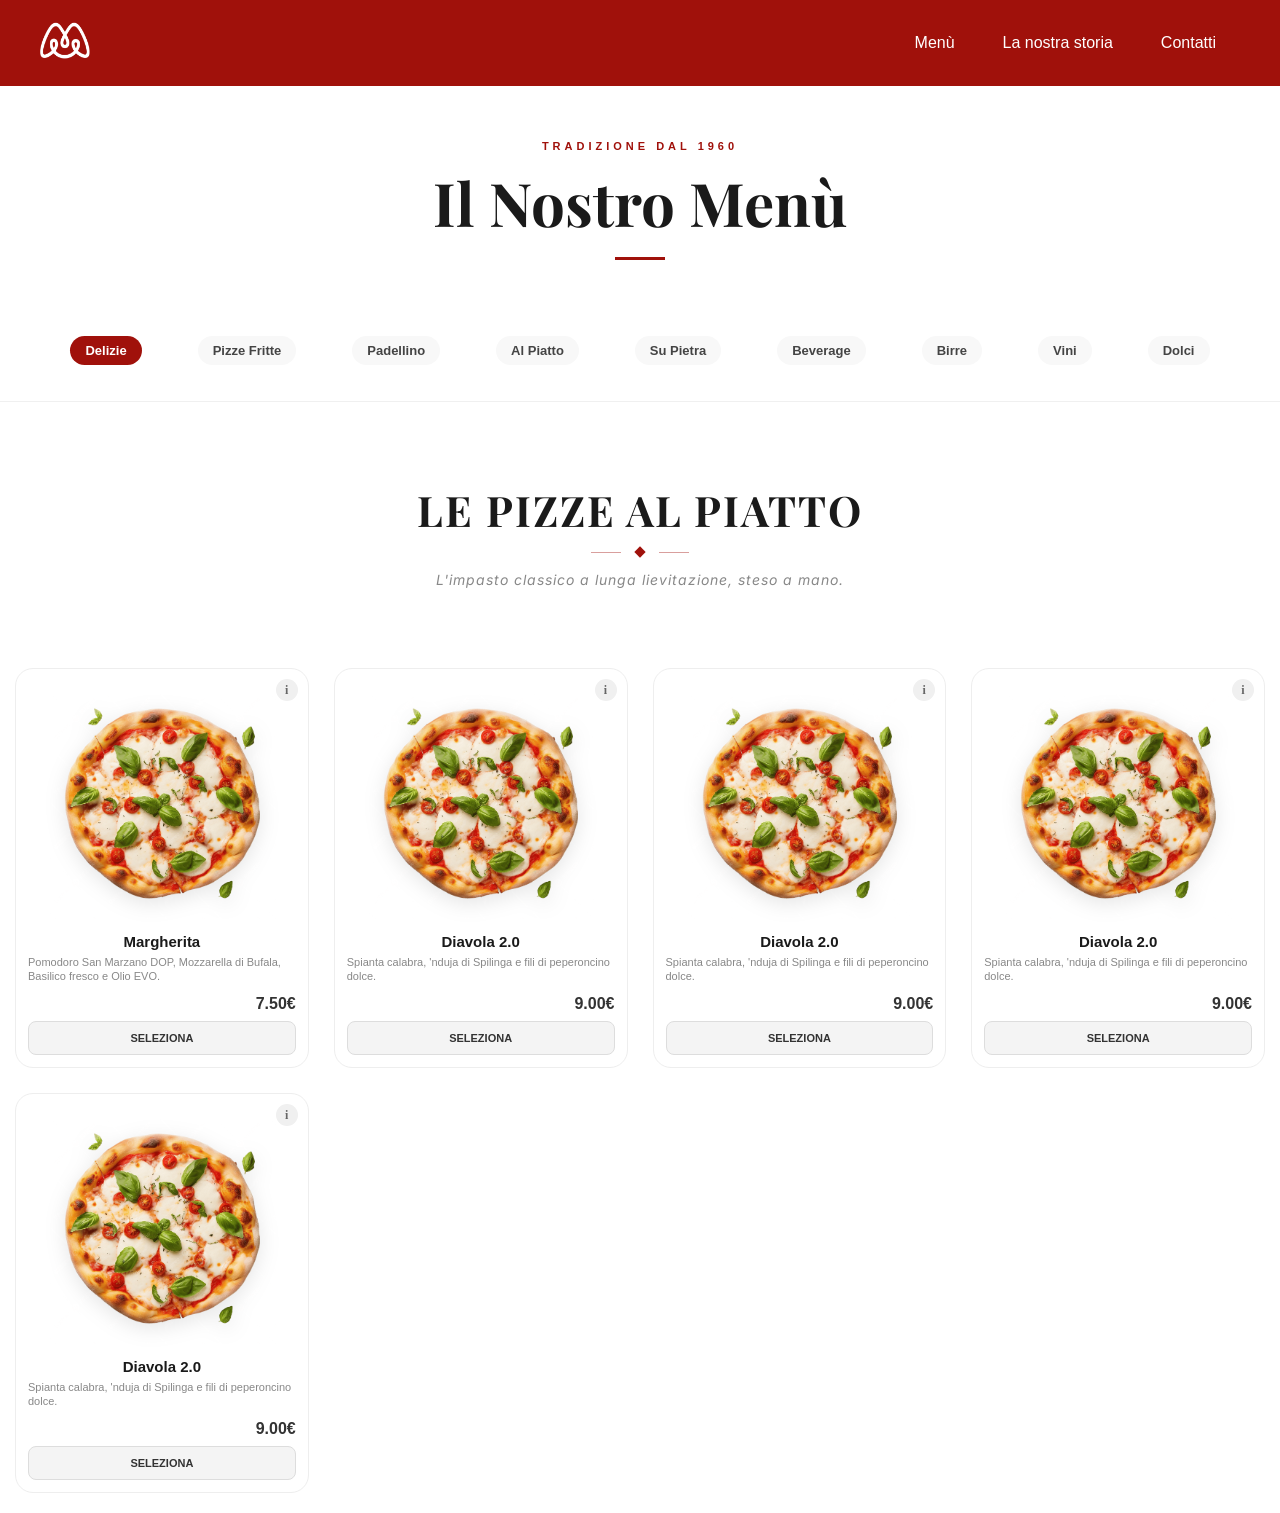
==== html/menu.html @ 199683d1 "Add files via upload" ====
<!DOCTYPE html>
<html lang="it">
<head>
    <meta charset="UTF-8">
    <meta name="viewport" content="width=device-width, initial-scale=1.0">
    <title>Menù | Montepeloso 1960</title>
    <link rel="stylesheet" href="../css/navbar.css">
    <link rel="stylesheet" href="../css/menu-style.css">
    <link href="https://fonts.googleapis.com/css2?family=Playfair+Display:ital,wght@0,900;1,900&family=Inter:wght@300;400;600&display=swap" rel="stylesheet">

    <link rel="icon" href="../img/Logo.png">
</head>
<body>

    <header class="topbar">
        <div class="logo">
            <a href="../index.html">
                <img src="../img/Logo.png" alt="Logo Montepeloso">
            </a>
        </div>
        <button class="hamburger" aria-label="Apri menu">
            <span></span><span></span><span></span>
        </button>
        <nav class="nav-links">
            <a href="#" class="active">Menù</a>
            <a href="feed.html">La nostra storia</a>
            <a href="assistant.html">Contatti</a>
        </nav>
    </header>

    <main class="menu-wrapper">
        <div class="menu-header">
            <span class="subtitle">Tradizione dal 1960</span>
            <h1 class="main-title">Il Nostro Menù</h1>
            <div class="header-line"></div>
        </div>

        <nav class="category-nav">
            <div class="category-scroll">
                <a href="#delizie" class="cat-link active">Delizie</a>
                <a href="#fritte" class="cat-link">Pizze Fritte</a>
                <a href="#padellino" class="cat-link">Padellino</a>
                <a href="#piatto" class="cat-link">Al Piatto</a>
                <a href="#pietra" class="cat-link">Su Pietra</a>
                <a href="#beverage" class="cat-link">Beverage</a>
                <a href="#birre" class="cat-link">Birre</a>
                <a href="#vini" class="cat-link">Vini</a>
                <a href="#dolci" class="cat-link">Dolci</a>
            </div>
        </nav>

        <section id="piatto" class="section-container">

            <div class="section-title-wrapper">
                <h2 class="section-title">Le Pizze al Piatto</h2>
                <div class="elegant-divider">
                    <span class="rhombus"></span>
                </div>
                <p class="section-desc">L'impasto classico a lunga lievitazione, steso a mano.</p>
            </div>

            <div class="menu-grid">
                
                <div class="pizza-card" id="card-1">
                    <a href="dettaglio.html" class="info-badge">i</a>
                    
                    <div class="pizza-thumb">
                        <img src="../img/margherita.png" alt="Margherita">
                    </div>

                    <div class="pizza-info">
                        <h3>Margherita</h3>
                        <p>Pomodoro San Marzano DOP, Mozzarella di Bufala, Basilico fresco e Olio EVO.</p>
                        
                        <div class="pizza-meta">
                            <span class="price">7.50€</span>
                            <button class="select-trigger" onclick="toggleSelect('card-1')">Seleziona</button>
                        </div>
                    </div>
                </div>

                <div class="pizza-card" id="card-2">
                    <a href="#" class="info-badge">i</a>
                    <div class="pizza-thumb">
                        <img src="../img/margherita.png" alt="Pizza">
                    </div>
                    <div class="pizza-info">
                        <h3>Diavola 2.0</h3>
                        <p>Spianta calabra, 'nduja di Spilinga e fili di peperoncino dolce.</p>
                        <div class="pizza-meta">
                            <span class="price">9.00€</span>
                            <button class="select-trigger" onclick="toggleSelect('card-2')">Seleziona</button>
                        </div>
                    </div>
                </div>

                <div class="pizza-card" id="card-3">
                    <a href="#" class="info-badge">i</a>
                    <div class="pizza-thumb">
                        <img src="../img/margherita.png" alt="Pizza">
                    </div>
                    <div class="pizza-info">
                        <h3>Diavola 2.0</h3>
                        <p>Spianta calabra, 'nduja di Spilinga e fili di peperoncino dolce.</p>
                        <div class="pizza-meta">
                            <span class="price">9.00€</span>
                            <button class="select-trigger" onclick="toggleSelect('card-3')">Seleziona</button>
                        </div>
                    </div>
                </div>

                <div class="pizza-card" id="card-4">
                    <a href="#" class="info-badge">i</a>
                    <div class="pizza-thumb">
                        <img src="../img/margherita.png" alt="Pizza">
                    </div>
                    <div class="pizza-info">
                        <h3>Diavola 2.0</h3>
                        <p>Spianta calabra, 'nduja di Spilinga e fili di peperoncino dolce.</p>
                        <div class="pizza-meta">
                            <span class="price">9.00€</span>
                            <button class="select-trigger" onclick="toggleSelect('card-4')">Seleziona</button>
                        </div>
                    </div>
                </div>

                <div class="pizza-card" id="card-5">
                    <a href="#" class="info-badge">i</a>
                    <div class="pizza-thumb">
                        <img src="../img/margherita.png" alt="Pizza">
                    </div>
                    <div class="pizza-info">
                        <h3>Diavola 2.0</h3>
                        <p>Spianta calabra, 'nduja di Spilinga e fili di peperoncino dolce.</p>
                        <div class="pizza-meta">
                            <span class="price">9.00€</span>
                            <button class="select-trigger" onclick="toggleSelect('card-5')">Seleziona</button>
                        </div>
                    </div>
                </div>


                

            </div>
        </section>
    </main>

    <script src="../js/navbar.js"></script>

    <script>
        function toggleSelect(id) {
            const card = document.getElementById(id);
            card.classList.toggle('is-selected');
            const btn = card.querySelector('.select-trigger');
            if(card.classList.contains('is-selected')) {
                btn.innerText = "Selezionato";
            } else {
                btn.innerText = "Seleziona";
            }
        }
    </script>
</body>
</html>
---- css/navbar.css ----
/* Header */
* {
    margin: 0;
    padding: 0;
    box-sizing: border-box; 
    font-family: Arial, Helvetica, sans-serif;
}

header{
    margin-bottom: 134px;
}

.topbar {
    display: flex;
    justify-content: space-between;
    align-items: center;
    padding: 10px 40px;
    background-color: var(--rosso);
    color: white;
    position: fixed;
    z-index: 1000;
    width: 100%;
    transition: 0.5s;
}

.logo {
    font-size: 28px;
}

.logo img {
    height: 50px;
    width: auto;
}

.nav-links{
    align-items: center;
    justify-content: center;
    text-align: center;
}

nav a {
    margin: 24px;
    text-decoration: none;
    transition: all 0.3s ease;
    color: white;
}

.hamburger {
    display: none;
    flex-direction: column;
    gap: 6px;
    background: none;
    border: none;
    cursor: pointer;
    margin-top: 0;
    padding-right: 20px;
}

.nav-links {
    display: flex;
    align-items: center;
    justify-content: center;
}

.hamburger span {
    width: 24px;
    height: 3px;
    background: #ffffff;
    display: block;
}

@media (max-width: 768px) {

    .topbar {
        padding: 30px 24px;
        display: flex;
        justify-content: flex-end; /* Spinge l'hamburger a destra */
        align-items: center;
    }

    .logo {
        position: absolute;
        padding: 20px 24px;
        left: 50%;
        transform: translateX(-50%);
        display: flex;
        align-items: center;
    }

    .hamburger {
        display: flex;
        z-index: 1001; /* Resta sopra il logo se dovessero sovrapporsi */
    }

    .nav-links {
        position: absolute;
        top: 90px;
        right: 24px;
        background: var(--rosso);
        border-radius: 16px;
        display: none;
        flex-direction: column;
        min-width: 180px;
        padding: 12px 0;
        z-index: 1000;
    }

    .nav-links a {
        margin: 0;
        padding: 12px 20px;
        color:white;
    }

    .nav-links.show {
        display: flex;
    }

    .topbar.scrolled {
        padding: 20px 35px;
        transition: 0.5s;
    }
}

footer {
    text-align: center;
    padding: 20px 0 20px 0; /* Più spazio sopra per staccarlo dai contenuti */
    color: gray;
    
    /* Rimuoviamo position: fixed e width: 99% */
    position: relative; 
    clear: both;
    
    /* Creiamo lo spazio a destra e sinistra della linea */
    margin: 0 20px; /* Cambia 48px con quanto spazio vuoi lasciare ai lati */
    border-top: 1px solid gray;
    
    display: flex;
    align-items: center;
    justify-content: center;
}
---- css/menu-style.css ----
:root {
    --rosso: #a0110b;
    --nero: #1a1a1a;
    --grigio-soft: #888;
    --verde-ok: #2ecc71;
}

/* Header & Nav */
.menu-header { padding: 140px 20px 40px; text-align: center; }
.subtitle { text-transform: uppercase; letter-spacing: 4px; font-size: 11px; color: var(--rosso); font-weight: 600; display: block; }
.main-title { font-family: 'Playfair Display', serif; font-size: clamp(35px, 7vw, 60px); color: var(--nero); margin-top: 10px; }
.header-line { width: 50px; height: 3px; background: var(--rosso); margin: 15px auto 0; }

/* Sticky Category Nav */
.category-nav {
    position: sticky;
    top: 70px; /* Assicurati che coincida con l'altezza della tua navbar.css */
    background: white;
    z-index: 99;
    border-bottom: 1px solid #f0f0f0;
}

.category-scroll {
    display: flex;
    overflow-x: auto;
    padding: 12px;
    gap: 8px;
    -webkit-overflow-scrolling: touch;
}
.category-scroll::-webkit-scrollbar { display: none; }

.cat-link {
    text-decoration: none;
    color: #444;
    font-size: 13px;
    font-weight: 600;
    white-space: nowrap;
    padding: 7px 15px;
    border-radius: 20px;
    background: #f8f8f8;
}
.cat-link.active { background: var(--rosso); color: white; }

/* Grid & Cards */
.section-container { padding: 20px 15px; }
.menu-grid {
    display: grid;
    grid-template-columns: repeat(2, 1fr);
    gap: 12px;
}

.pizza-card {
    background: white;
    border-radius: 18px;
    padding: 12px;
    position: relative;
    border: 1px solid #eee;
    display: flex;
    flex-direction: column;
    transition: 0.3s;
}

/* Info in alto a destra */
.info-badge {
    position: absolute;
    top: 10px;
    right: 10px;
    width: 22px;
    height: 22px;
    background: #f0f0f0;
    border-radius: 50%;
    display: flex;
    align-items: center;
    justify-content: center;
    text-decoration: none;
    color: #666;
    font-family: serif;
    font-size: 12px;
    font-weight: bold;
    z-index: 2;
}

.pizza-thumb { width: 100%; margin: 10px 0; text-align: center; }
.pizza-thumb img { width: 85%; height: auto; filter: drop-shadow(0 5px 10px rgba(0,0,0,0.1)); }

.pizza-info h3 { font-size: 15px; font-weight: 800; text-align: center; margin-bottom: 5px; color: var(--nero); }
.pizza-info p { font-size: 11px; color: var(--grigio-soft); line-height: 1.3; text-align: left; margin-bottom: 12px; }

.pizza-meta { display: flex; flex-direction: column; gap: 8px; margin-top: auto; }
.price { font-size: 16px; font-weight: 600; color: #333; align-self: flex-end; }

/* Tasto Selezione */
.select-trigger {
    background: #f4f4f4;
    border: 1px solid #ddd;
    color: #333;
    padding: 10px;
    
    border-radius: 8px;
    font-size: 11px;
    font-weight: 600;
    cursor: pointer;
    text-transform: uppercase;
    transition: 0.3s;
}

/* Stato Selezionato */
.pizza-card.is-selected {
    border: 2px solid var(--verde-ok);
    box-shadow: 0 5px 15px rgba(46, 204, 113, 0.1);
}
.pizza-card.is-selected .select-trigger {
    background: var(--verde-ok);
    color: white;
    border-color: var(--verde-ok);
}

@media (min-width: 768px) {
    .menu-grid { grid-template-columns: repeat(4, 1fr); gap: 25px; }
    .category-scroll { justify-content: center; }
}

/* Design Titolo Sezione Aggiornato */
.section-title-wrapper {
    text-align: center;
    margin: 60px auto 60px; /* Aumentato lo spazio sotto a 60px */
    padding: 0 15px;
}

.section-title {
    font-family: 'Playfair Display', serif;
    font-size: 32px;
    color: var(--nero);
    text-transform: uppercase;
    letter-spacing: 2px;
    margin-bottom: 10px;
}

/* Separatore Elegante a Rombo */
.elegant-divider {
    display: flex;
    align-items: center;
    justify-content: center;
    gap: 15px;
    margin-bottom: 15px;
}

.elegant-divider::before,
.elegant-divider::after {
    content: "";
    width: 30px;
    height: 1px;
    background: var(--rosso);
    opacity: 0.4;
}

.rhombus {
    width: 8px;
    height: 8px;
    background: var(--rosso);
    transform: rotate(45deg);
}

.section-desc {
    font-family: 'Inter', sans-serif;
    font-size: 14px;
    color: var(--grigio-soft);
    letter-spacing: 1px;
    font-style: italic;
    max-width: 80%;
    margin: 0 auto;
}

/* Ottimizzazione per Desktop */
@media (min-width: 768px) {
    .section-title { font-size: 42px; }
    .section-title-wrapper { margin-bottom: 80px; } /* Ancora più spazio su schermi grandi */
}
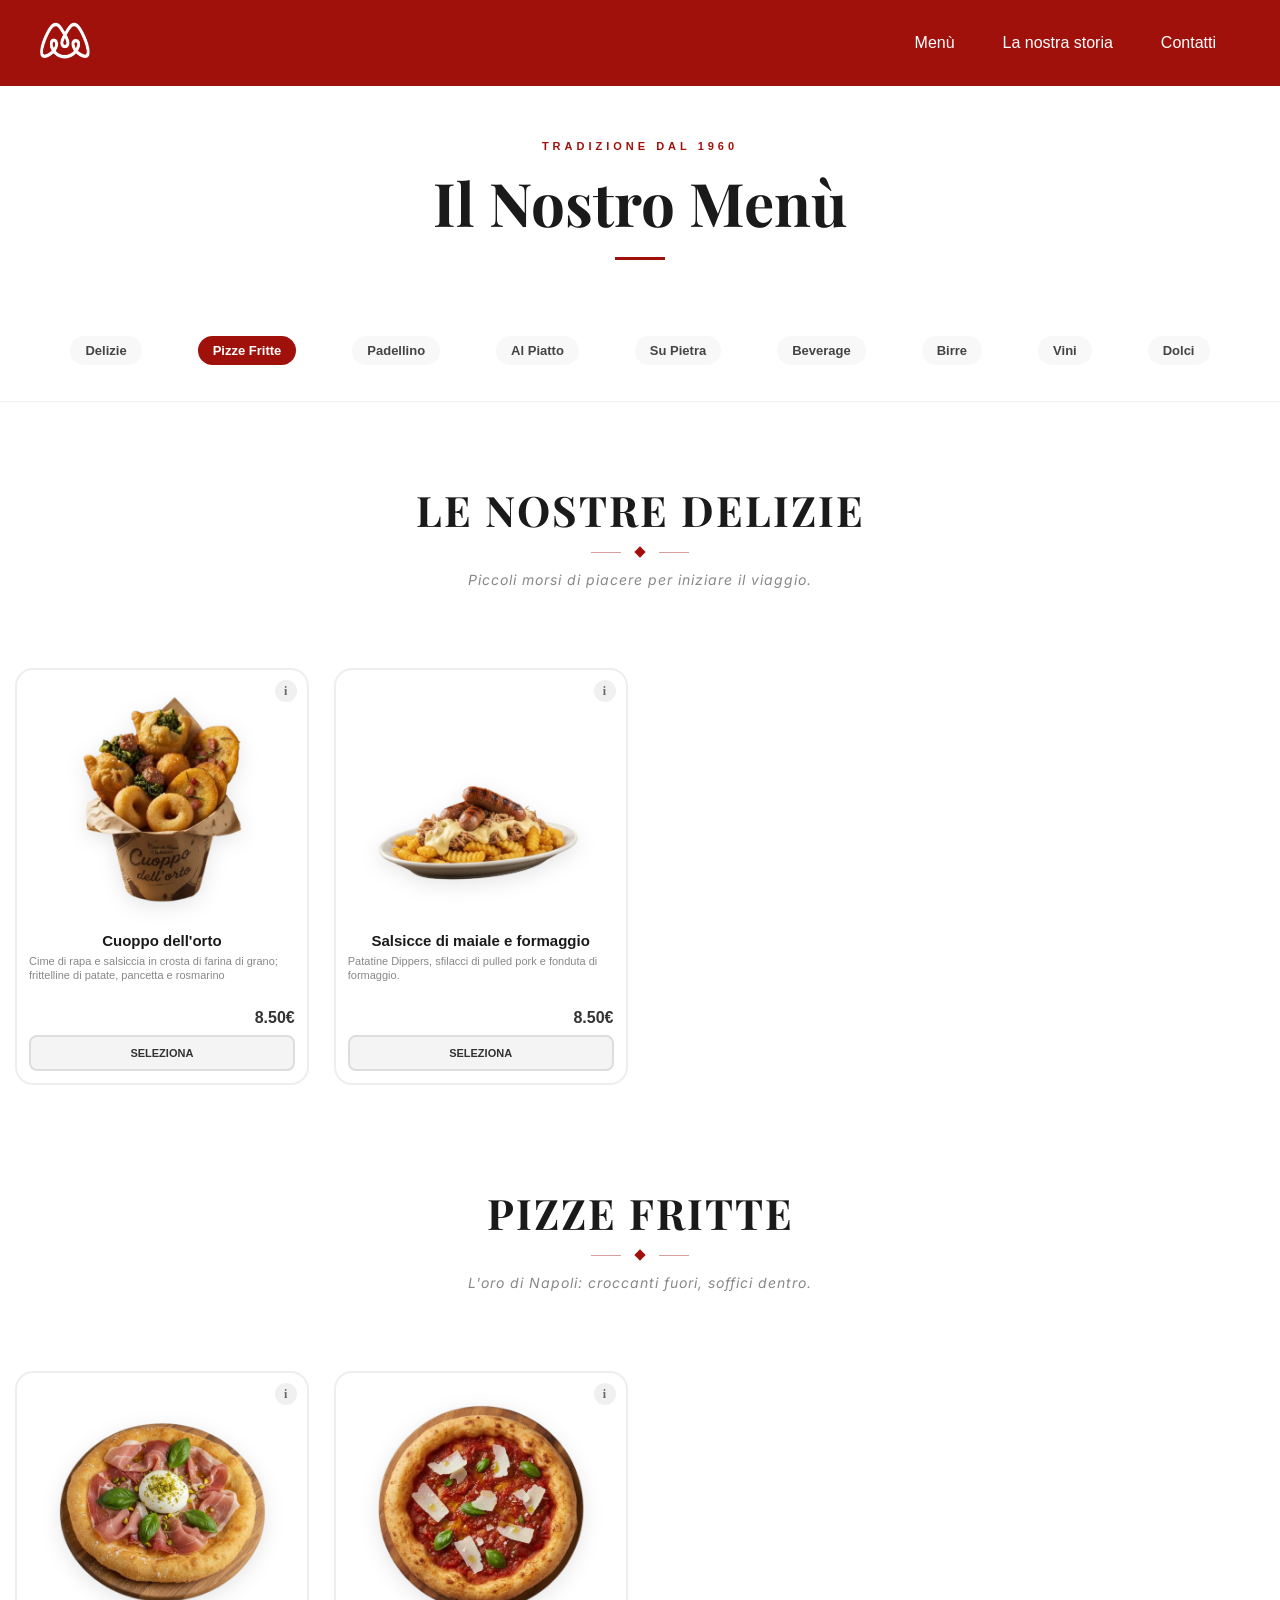
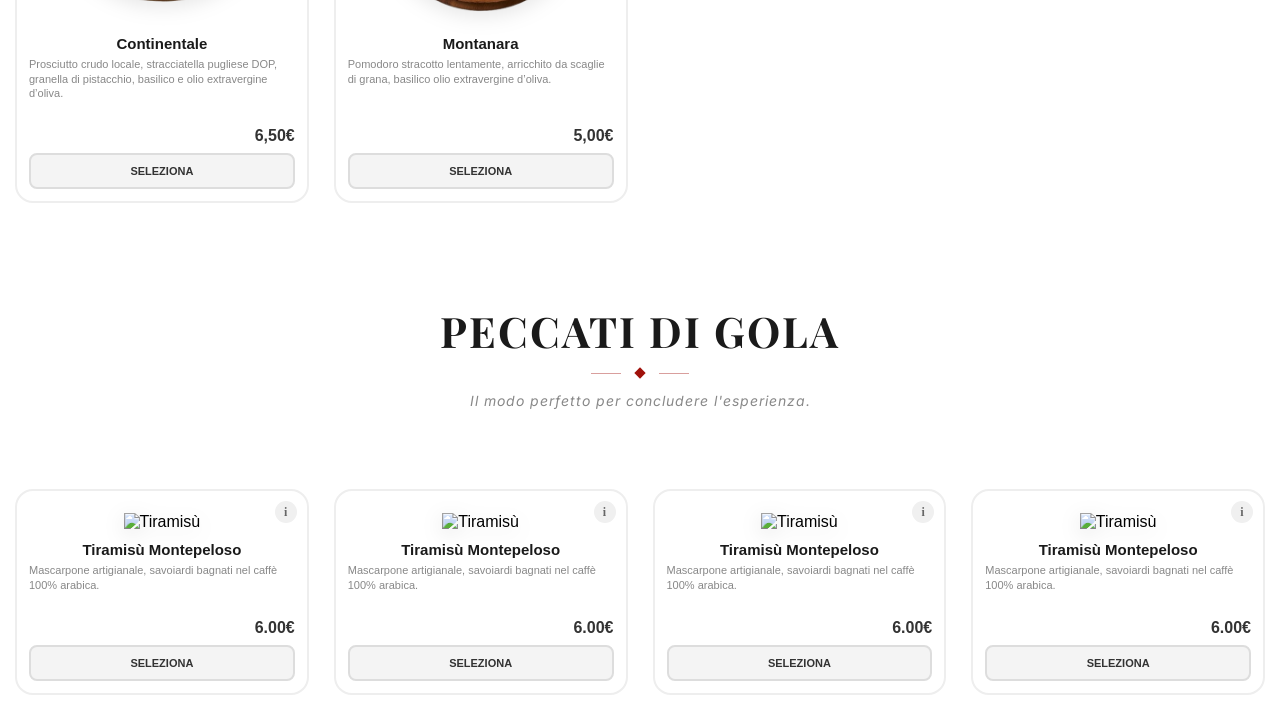
==== commit 14ecaef7: "Add files via upload" ====
--- a/html/menu.html
+++ b/html/menu.html
@@ -4,28 +4,38 @@
     <meta charset="UTF-8">
     <meta name="viewport" content="width=device-width, initial-scale=1.0">
     <title>Menù | Montepeloso 1960</title>
+
+    <!-- CSS -->
     <link rel="stylesheet" href="../css/navbar.css">
     <link rel="stylesheet" href="../css/menu-style.css">
     <link href="https://fonts.googleapis.com/css2?family=Playfair+Display:ital,wght@0,900;1,900&family=Inter:wght@300;400;600&display=swap" rel="stylesheet">
 
+    <!--Favicon-->
     <link rel="icon" href="../img/Logo.png">
+
 </head>
 <body>
 
     <header class="topbar">
+
         <div class="logo">
             <a href="../index.html">
                 <img src="../img/Logo.png" alt="Logo Montepeloso">
             </a>
         </div>
+
         <button class="hamburger" aria-label="Apri menu">
-            <span></span><span></span><span></span>
+            <span></span>
+            <span></span>
+            <span></span>
         </button>
+
         <nav class="nav-links">
             <a href="#" class="active">Menù</a>
-            <a href="feed.html">La nostra storia</a>
+            <a href="storia.html">La nostra storia</a>
             <a href="assistant.html">Contatti</a>
         </nav>
+
     </header>
 
     <main class="menu-wrapper">
@@ -49,100 +59,166 @@
             </div>
         </nav>
 
-        <section id="piatto" class="section-container">
+        <section id="delizie" class="section-container">
 
             <div class="section-title-wrapper">
-                <h2 class="section-title">Le Pizze al Piatto</h2>
-                <div class="elegant-divider">
-                    <span class="rhombus"></span>
-                </div>
-                <p class="section-desc">L'impasto classico a lunga lievitazione, steso a mano.</p>
+                <h2 class="section-title">Le Nostre Delizie</h2>
+                <div class="elegant-divider"><span class="rhombus"></span></div>
+                <p class="section-desc">Piccoli morsi di piacere per iniziare il viaggio.</p>
             </div>
 
             <div class="menu-grid">
-                
-                <div class="pizza-card" id="card-1">
-                    <a href="dettaglio.html" class="info-badge">i</a>
+
+                <div class="pizza-card" id="del-1">
+                    <a href="dettaglio.html?id=montanarine" class="info-badge">i</a>
+                    <div class="pizza-thumb"><img src="../img/menù/Delizie/Cuoppo.png" alt="Montanarine"></div>
+                    <div class="pizza-info">
+                        <h3>Cuoppo dell'orto</h3>
+                        <p>Cime di rapa e salsiccia in crosta di farina di grano; frittelline di patate, pancetta e rosmarino</p>
+                        <div class="pizza-meta">
+                            <span class="price">8.50€</span>
+                            <button class="select-trigger" onclick="toggleSelect('del-1')">Seleziona</button>
+                        </div>
+                    </div>
+                </div>
+
+                <div class="pizza-card" id="del-2">
+                    <a href="dettaglio.html?id=crocche" class="info-badge">i</a>
+                    <div class="pizza-thumb"><img src="../img/menù/Delizie/Salsiccia di maiaele e formaggio.png" alt="Crocchè"></div>
+                    <div class="pizza-info">
+                        <h3>Salsicce di maiale e formaggio</h3>
+                        <p>Patatine Dippers, sfilacci di pulled pork e fonduta di formaggio.</p>
+                        <div class="pizza-meta">
+                            <span class="price">8.50€</span>
+                            <button class="select-trigger" onclick="toggleSelect('del-2')">Seleziona</button>
+                        </div>
+                    </div>
+                </div>
+
+
+            </div>
+        </section>
+
+        <section id="fritte" class="section-container">
+
+            <div class="section-title-wrapper">
+                <h2 class="section-title">Pizze Fritte</h2>
+                <div class="elegant-divider"><span class="rhombus"></span></div>
+                <p class="section-desc">L'oro di Napoli: croccanti fuori, soffici dentro.</p>
+            </div>
+
+            <div class="menu-grid">
+
+                <div class="pizza-card" id="frit-1">
+                    <a href="dettaglio.html?id=completa" class="info-badge">i</a>
+                    <div class="pizza-thumb"><img src="../img/menù/pizze fritte/Continentale.png" alt="Pizza Fritta"></div>
+                    <div class="pizza-info">
+                        <h3>Continentale</h3>
+                        <p>Prosciutto crudo locale, stracciatella pugliese DOP, granella di pistacchio, basilico e olio extravergine d’oliva.</p>
+                        <div class="pizza-meta">
+                            <span class="price">6,50€</span>
+                            <button class="select-trigger" onclick="toggleSelect('frit-1')">Seleziona</button>
+                        </div>
+                    </div>
+                </div>
+
+                <div class="pizza-card" id="frit-2">
+                    <a href="dettaglio.html?id=completa" class="info-badge">i</a>
+                    <div class="pizza-thumb"><img src="../img/menù/pizze fritte/Montanara.png" alt="Pizza Fritta"></div>
+                    <div class="pizza-info">
+                        <h3>Montanara</h3>
+                        <p>Pomodoro stracotto lentamente, arricchito da scaglie di grana, basilico olio extravergine d’oliva.</p>
+                        <div class="pizza-meta">
+                            <span class="price">5,00€</span>
+                            <button class="select-trigger" onclick="toggleSelect('frit-2')">Seleziona</button>
+                        </div>
+                    </div>
+                </div>
+
+            </div>
+        </section>
+
+
+        <section id="dolci" class="section-container">
+
+            <div class="section-title-wrapper">
+                <h2 class="section-title">Peccati di Gola</h2>
+                <div class="elegant-divider"><span class="rhombus"></span></div>
+                <p class="section-desc">Il modo perfetto per concludere l'esperienza.</p>
+            </div>
+
+            <div class="menu-grid">
+
+                <div class="pizza-card" id="sweet-1">
+
+                    <a href="dettaglio.html?id=tiramisu" class="info-badge">i</a>
+                    <div class="pizza-thumb"><img src="https://www.giuso.it/Media/Images/Prodotti/Gelateria/Linea_Variegati/Variegati_in_pasta/Variegato-tiramisu.png" alt="Tiramisù"></div>
+                    <div class="pizza-info">
+
+                        <h3>Tiramisù Montepeloso</h3>
+                        <p>Mascarpone artigianale, savoiardi bagnati nel caffè 100% arabica.</p>
+
+                        <div class="pizza-meta">
+                            <span class="price">6.00€</span>
+                            <button class="select-trigger" onclick="toggleSelect('sweet-1')">Seleziona</button>
+                        </div>
+                    </div>
                     
-                    <div class="pizza-thumb">
-                        <img src="../img/margherita.png" alt="Margherita">
-                    </div>
-
-                    <div class="pizza-info">
-                        <h3>Margherita</h3>
-                        <p>Pomodoro San Marzano DOP, Mozzarella di Bufala, Basilico fresco e Olio EVO.</p>
-                        
-                        <div class="pizza-meta">
-                            <span class="price">7.50€</span>
-                            <button class="select-trigger" onclick="toggleSelect('card-1')">Seleziona</button>
-                        </div>
-                    </div>
-                </div>
-
-                <div class="pizza-card" id="card-2">
-                    <a href="#" class="info-badge">i</a>
-                    <div class="pizza-thumb">
-                        <img src="../img/margherita.png" alt="Pizza">
-                    </div>
-                    <div class="pizza-info">
-                        <h3>Diavola 2.0</h3>
-                        <p>Spianta calabra, 'nduja di Spilinga e fili di peperoncino dolce.</p>
-                        <div class="pizza-meta">
-                            <span class="price">9.00€</span>
-                            <button class="select-trigger" onclick="toggleSelect('card-2')">Seleziona</button>
-                        </div>
-                    </div>
-                </div>
-
-                <div class="pizza-card" id="card-3">
-                    <a href="#" class="info-badge">i</a>
-                    <div class="pizza-thumb">
-                        <img src="../img/margherita.png" alt="Pizza">
-                    </div>
-                    <div class="pizza-info">
-                        <h3>Diavola 2.0</h3>
-                        <p>Spianta calabra, 'nduja di Spilinga e fili di peperoncino dolce.</p>
-                        <div class="pizza-meta">
-                            <span class="price">9.00€</span>
-                            <button class="select-trigger" onclick="toggleSelect('card-3')">Seleziona</button>
-                        </div>
-                    </div>
-                </div>
-
-                <div class="pizza-card" id="card-4">
-                    <a href="#" class="info-badge">i</a>
-                    <div class="pizza-thumb">
-                        <img src="../img/margherita.png" alt="Pizza">
-                    </div>
-                    <div class="pizza-info">
-                        <h3>Diavola 2.0</h3>
-                        <p>Spianta calabra, 'nduja di Spilinga e fili di peperoncino dolce.</p>
-                        <div class="pizza-meta">
-                            <span class="price">9.00€</span>
-                            <button class="select-trigger" onclick="toggleSelect('card-4')">Seleziona</button>
-                        </div>
-                    </div>
-                </div>
-
-                <div class="pizza-card" id="card-5">
-                    <a href="#" class="info-badge">i</a>
-                    <div class="pizza-thumb">
-                        <img src="../img/margherita.png" alt="Pizza">
-                    </div>
-                    <div class="pizza-info">
-                        <h3>Diavola 2.0</h3>
-                        <p>Spianta calabra, 'nduja di Spilinga e fili di peperoncino dolce.</p>
-                        <div class="pizza-meta">
-                            <span class="price">9.00€</span>
-                            <button class="select-trigger" onclick="toggleSelect('card-5')">Seleziona</button>
-                        </div>
-                    </div>
-                </div>
-
-
-                
-
-            </div>
+                </div>
+
+                <div class="pizza-card" id="sweet-1">
+
+                    <a href="dettaglio.html?id=tiramisu" class="info-badge">i</a>
+                    <div class="pizza-thumb"><img src="https://www.giuso.it/Media/Images/Prodotti/Gelateria/Linea_Variegati/Variegati_in_pasta/Variegato-tiramisu.png" alt="Tiramisù"></div>
+                    <div class="pizza-info">
+
+                        <h3>Tiramisù Montepeloso</h3>
+                        <p>Mascarpone artigianale, savoiardi bagnati nel caffè 100% arabica.</p>
+
+                        <div class="pizza-meta">
+                            <span class="price">6.00€</span>
+                            <button class="select-trigger" onclick="toggleSelect('sweet-1')">Seleziona</button>
+                        </div>
+                    </div>
+                    
+                </div>
+
+                <div class="pizza-card" id="sweet-1">
+
+                    <a href="dettaglio.html?id=tiramisu" class="info-badge">i</a>
+                    <div class="pizza-thumb"><img src="https://www.giuso.it/Media/Images/Prodotti/Gelateria/Linea_Variegati/Variegati_in_pasta/Variegato-tiramisu.png" alt="Tiramisù"></div>
+                    <div class="pizza-info">
+
+                        <h3>Tiramisù Montepeloso</h3>
+                        <p>Mascarpone artigianale, savoiardi bagnati nel caffè 100% arabica.</p>
+
+                        <div class="pizza-meta">
+                            <span class="price">6.00€</span>
+                            <button class="select-trigger" onclick="toggleSelect('sweet-1')">Seleziona</button>
+                        </div>
+                    </div>
+                    
+                </div>
+
+                <div class="pizza-card" id="sweet-1">
+
+                    <a href="dettaglio.html?id=tiramisu" class="info-badge">i</a>
+                    <div class="pizza-thumb"><img src="https://www.giuso.it/Media/Images/Prodotti/Gelateria/Linea_Variegati/Variegati_in_pasta/Variegato-tiramisu.png" alt="Tiramisù"></div>
+                    <div class="pizza-info">
+
+                        <h3>Tiramisù Montepeloso</h3>
+                        <p>Mascarpone artigianale, savoiardi bagnati nel caffè 100% arabica.</p>
+
+                        <div class="pizza-meta">
+                            <span class="price">6.00€</span>
+                            <button class="select-trigger" onclick="toggleSelect('sweet-1')">Seleziona</button>
+                        </div>
+                    </div>
+                    
+                </div>
+
+            </div>
+
         </section>
     </main>
 
@@ -160,5 +236,65 @@
             }
         }
     </script>
+
+    <script>
+        document.addEventListener('DOMContentLoaded', () => {
+        const sections = document.querySelectorAll('section[id]');
+        const navLinks = document.querySelectorAll('.cat-link');
+        const categoryScroll = document.querySelector('.category-scroll');
+            
+        function scrollSpy() {
+            const scrollY = window.pageYOffset;
+        
+            sections.forEach(current => {
+                const sectionHeight = current.offsetHeight;
+                const sectionTop = current.offsetTop - 150; // Offset per anticipare l'attivazione
+                const sectionId = current.getAttribute('id');
+            
+                if (scrollY > sectionTop && scrollY <= sectionTop + sectionHeight) {
+                    navLinks.forEach(link => {
+                        link.classList.remove('active');
+                        if (link.getAttribute('href') === `#${sectionId}`) {
+                            link.classList.add('active');
+                            
+                            // Centra la voce nel menu a scorrimento orizzontale
+                            centerNavLink(link);
+                        }
+                    });
+                }
+            });
+        }
+    
+        function centerNavLink(link) {
+            const linkRect = link.getBoundingClientRect();
+            const containerRect = categoryScroll.getBoundingClientRect();
+            
+            // Calcola lo spostamento necessario per centrare il link
+            const scrollLeft = link.offsetLeft - (containerRect.width / 2) + (linkRect.width / 2);
+            
+            categoryScroll.scrollTo({
+                left: scrollLeft,
+                behavior: 'smooth'
+            });
+        }
+    
+        // Evento per lo scroll
+        window.addEventListener('scroll', scrollSpy);
+    
+        // Gestione click per smooth scroll (opzionale se non già presente nel CSS)
+        navLinks.forEach(link => {
+            link.addEventListener('click', (e) => {
+                e.preventDefault();
+                const targetId = link.getAttribute('href');
+                const targetSection = document.querySelector(targetId);
+                
+                window.scrollTo({
+                    top: targetSection.offsetTop - 130, // Offset per non finire sotto la navbar
+                    behavior: 'smooth'
+                });
+            });
+        });
+    });
+    </script>
 </body>
 </html>
--- a/css/menu-style.css
+++ b/css/menu-style.css
@@ -49,16 +49,6 @@
     gap: 12px;
 }
 
-.pizza-card {
-    background: white;
-    border-radius: 18px;
-    padding: 12px;
-    position: relative;
-    border: 1px solid #eee;
-    display: flex;
-    flex-direction: column;
-    transition: 0.3s;
-}
 
 /* Info in alto a destra */
 .info-badge {
@@ -92,10 +82,9 @@
 /* Tasto Selezione */
 .select-trigger {
     background: #f4f4f4;
-    border: 1px solid #ddd;
+    border: 2px solid #ddd;
     color: #333;
     padding: 10px;
-    
     border-radius: 8px;
     font-size: 11px;
     font-weight: 600;
@@ -175,4 +164,57 @@
 @media (min-width: 768px) {
     .section-title { font-size: 42px; }
     .section-title-wrapper { margin-bottom: 80px; } /* Ancora più spazio su schermi grandi */
+}
+
+/* Modifiche alla Card per allineamento perfetto */
+.pizza-card {
+    background: white;
+    border-radius: 18px;
+    padding: 12px;
+    position: relative;
+    border: 2px solid #eee;
+    display: flex;
+    flex-direction: column;
+    transition: 0.3s;
+    /* Assicura che la card occupi l'altezza massima della riga */
+    height: 100%; 
+}
+
+.pizza-info {
+    display: flex;
+    flex-direction: column;
+    /* Questo permette alla info di espandersi e spingere il resto in basso */
+    flex-grow: 1; 
+}
+
+.pizza-meta {
+    display: flex;
+    flex-direction: column;
+    gap: 8px;
+    /* IL TRUCCO: spinge questo intero blocco sul fondo della card */
+    margin-top: auto; 
+    padding-top: 15px;
+}
+
+.price {
+    font-size: 16px;
+    font-weight: 600;
+    color: #333;
+    /* Allinea il prezzo a destra */
+    text-align: right; 
+}
+
+/* Tasto Selezione (rimane fisso sotto il prezzo) */
+.select-trigger {
+    width: 100%; /* Opzionale: lo rende uniforme su tutta la larghezza */
+    background: #f4f4f4;
+    border: 2px solid #ddd;
+    color: #333;
+    padding: 10px;
+    border-radius: 8px;
+    font-size: 11px;
+    font-weight: 600;
+    cursor: pointer;
+    text-transform: uppercase;
+    transition: 0.3s;
 }
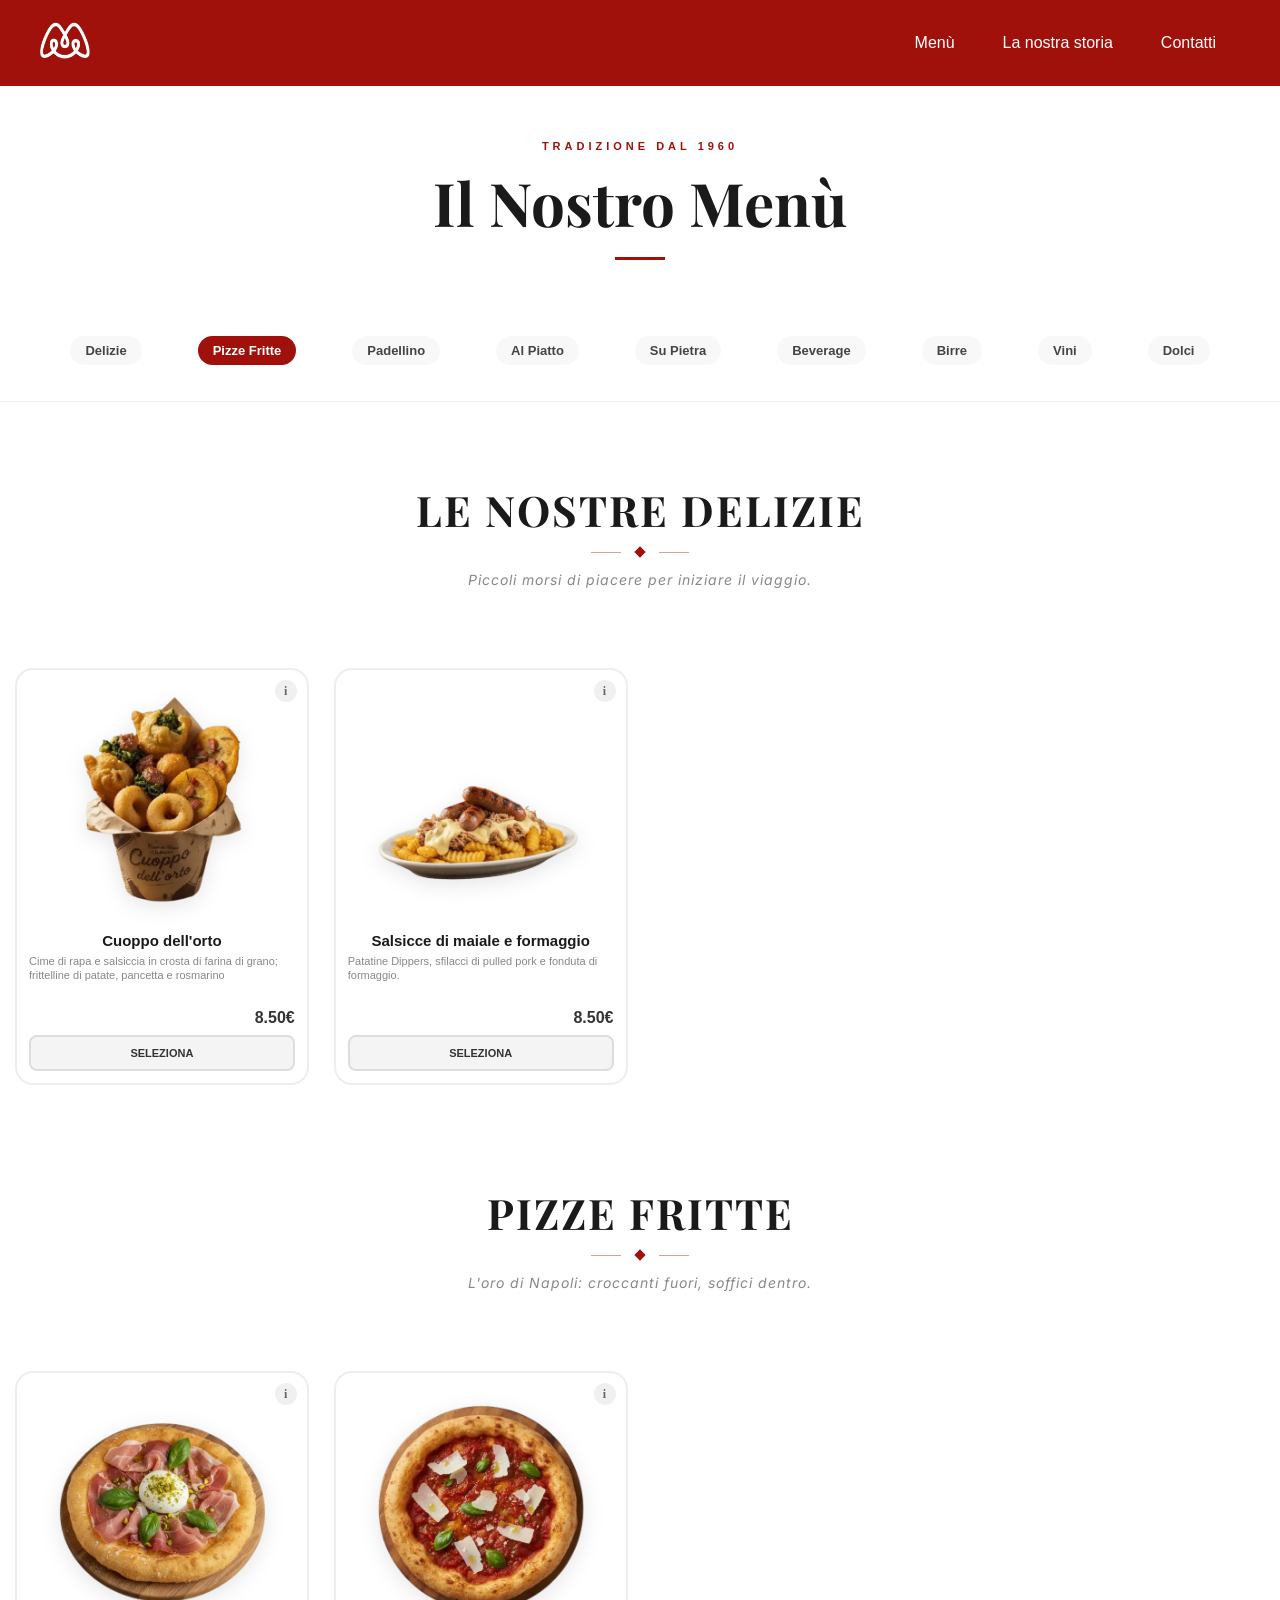
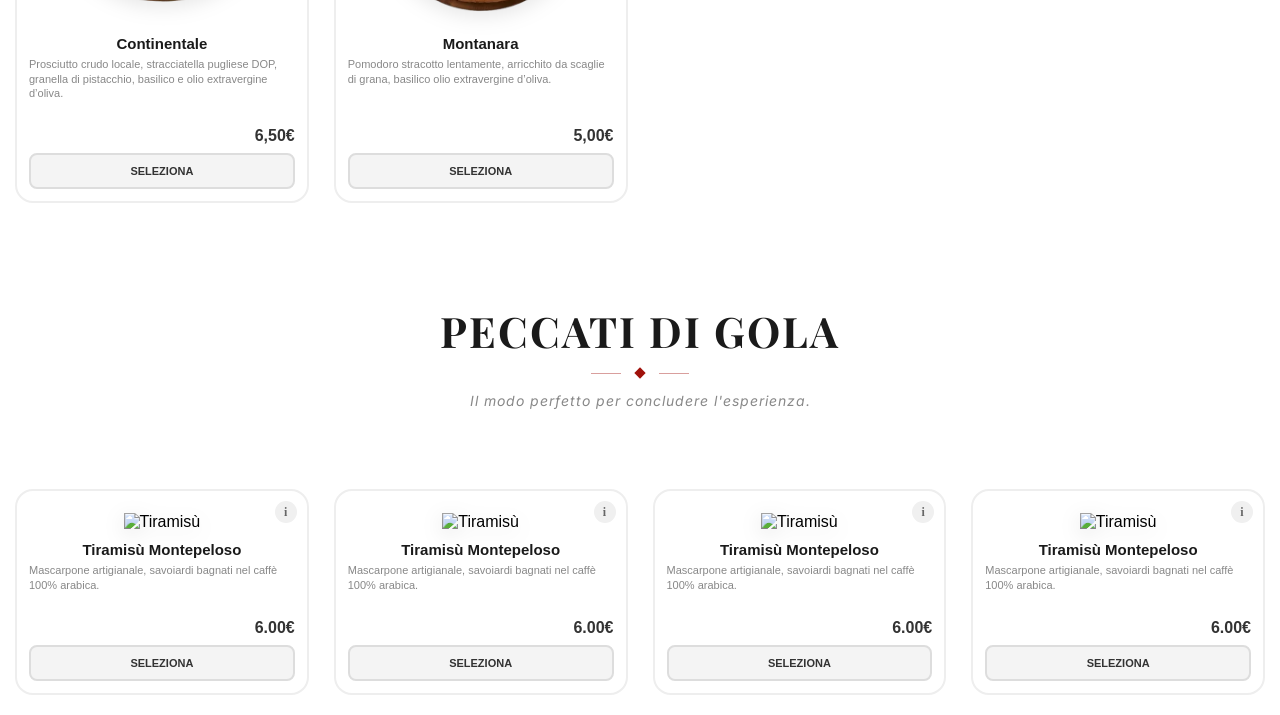
==== commit f87eb69d: "Add files via upload" ====
--- a/html/menu.html
+++ b/html/menu.html
@@ -11,7 +11,7 @@
     <link href="https://fonts.googleapis.com/css2?family=Playfair+Display:ital,wght@0,900;1,900&family=Inter:wght@300;400;600&display=swap" rel="stylesheet">
 
     <!--Favicon-->
-    <link rel="icon" href="../img/Logo.png">
+    <link rel="icon" href="../img/Logo.webp">
 
 </head>
 <body>
@@ -20,7 +20,7 @@
 
         <div class="logo">
             <a href="../index.html">
-                <img src="../img/Logo.png" alt="Logo Montepeloso">
+                <img src="../img/Logo.webp" alt="Logo Montepeloso">
             </a>
         </div>
 
@@ -71,7 +71,7 @@
 
                 <div class="pizza-card" id="del-1">
                     <a href="dettaglio.html?id=montanarine" class="info-badge">i</a>
-                    <div class="pizza-thumb"><img src="../img/menù/Delizie/Cuoppo.png" alt="Montanarine"></div>
+                    <div class="pizza-thumb"><img src="../img/menù/Delizie/Cuoppo.webp" alt="Montanarine"></div>
                     <div class="pizza-info">
                         <h3>Cuoppo dell'orto</h3>
                         <p>Cime di rapa e salsiccia in crosta di farina di grano; frittelline di patate, pancetta e rosmarino</p>
@@ -84,7 +84,7 @@
 
                 <div class="pizza-card" id="del-2">
                     <a href="dettaglio.html?id=crocche" class="info-badge">i</a>
-                    <div class="pizza-thumb"><img src="../img/menù/Delizie/Salsiccia di maiaele e formaggio.png" alt="Crocchè"></div>
+                    <div class="pizza-thumb"><img src="../img/menù/Delizie/Salsiccia di maiaele e formaggio.webp" alt="Crocchè"></div>
                     <div class="pizza-info">
                         <h3>Salsicce di maiale e formaggio</h3>
                         <p>Patatine Dippers, sfilacci di pulled pork e fonduta di formaggio.</p>
@@ -111,7 +111,7 @@
 
                 <div class="pizza-card" id="frit-1">
                     <a href="dettaglio.html?id=completa" class="info-badge">i</a>
-                    <div class="pizza-thumb"><img src="../img/menù/pizze fritte/Continentale.png" alt="Pizza Fritta"></div>
+                    <div class="pizza-thumb"><img src="../img/menù/pizze fritte/Continentale.webp" alt="Pizza Fritta"></div>
                     <div class="pizza-info">
                         <h3>Continentale</h3>
                         <p>Prosciutto crudo locale, stracciatella pugliese DOP, granella di pistacchio, basilico e olio extravergine d’oliva.</p>
@@ -124,7 +124,7 @@
 
                 <div class="pizza-card" id="frit-2">
                     <a href="dettaglio.html?id=completa" class="info-badge">i</a>
-                    <div class="pizza-thumb"><img src="../img/menù/pizze fritte/Montanara.png" alt="Pizza Fritta"></div>
+                    <div class="pizza-thumb"><img src="../img/menù/pizze fritte/Montanara.webp" alt="Pizza Fritta"></div>
                     <div class="pizza-info">
                         <h3>Montanara</h3>
                         <p>Pomodoro stracotto lentamente, arricchito da scaglie di grana, basilico olio extravergine d’oliva.</p>
@@ -166,7 +166,7 @@
                     
                 </div>
 
-                <div class="pizza-card" id="sweet-1">
+                <div class="pizza-card" id="sweet-2">
 
                     <a href="dettaglio.html?id=tiramisu" class="info-badge">i</a>
                     <div class="pizza-thumb"><img src="https://www.giuso.it/Media/Images/Prodotti/Gelateria/Linea_Variegati/Variegati_in_pasta/Variegato-tiramisu.png" alt="Tiramisù"></div>
@@ -177,13 +177,13 @@
 
                         <div class="pizza-meta">
                             <span class="price">6.00€</span>
-                            <button class="select-trigger" onclick="toggleSelect('sweet-1')">Seleziona</button>
+                            <button class="select-trigger" onclick="toggleSelect('sweet-2')">Seleziona</button>
                         </div>
                     </div>
                     
                 </div>
 
-                <div class="pizza-card" id="sweet-1">
+                <div class="pizza-card" id="sweet-3">
 
                     <a href="dettaglio.html?id=tiramisu" class="info-badge">i</a>
                     <div class="pizza-thumb"><img src="https://www.giuso.it/Media/Images/Prodotti/Gelateria/Linea_Variegati/Variegati_in_pasta/Variegato-tiramisu.png" alt="Tiramisù"></div>
@@ -194,13 +194,13 @@
 
                         <div class="pizza-meta">
                             <span class="price">6.00€</span>
-                            <button class="select-trigger" onclick="toggleSelect('sweet-1')">Seleziona</button>
+                            <button class="select-trigger" onclick="toggleSelect('sweet-3')">Seleziona</button>
                         </div>
                     </div>
                     
                 </div>
 
-                <div class="pizza-card" id="sweet-1">
+                <div class="pizza-card" id="sweet-4">
 
                     <a href="dettaglio.html?id=tiramisu" class="info-badge">i</a>
                     <div class="pizza-thumb"><img src="https://www.giuso.it/Media/Images/Prodotti/Gelateria/Linea_Variegati/Variegati_in_pasta/Variegato-tiramisu.png" alt="Tiramisù"></div>
@@ -211,7 +211,7 @@
 
                         <div class="pizza-meta">
                             <span class="price">6.00€</span>
-                            <button class="select-trigger" onclick="toggleSelect('sweet-1')">Seleziona</button>
+                            <button class="select-trigger" onclick="toggleSelect('sweet-4')">Seleziona</button>
                         </div>
                     </div>
                     
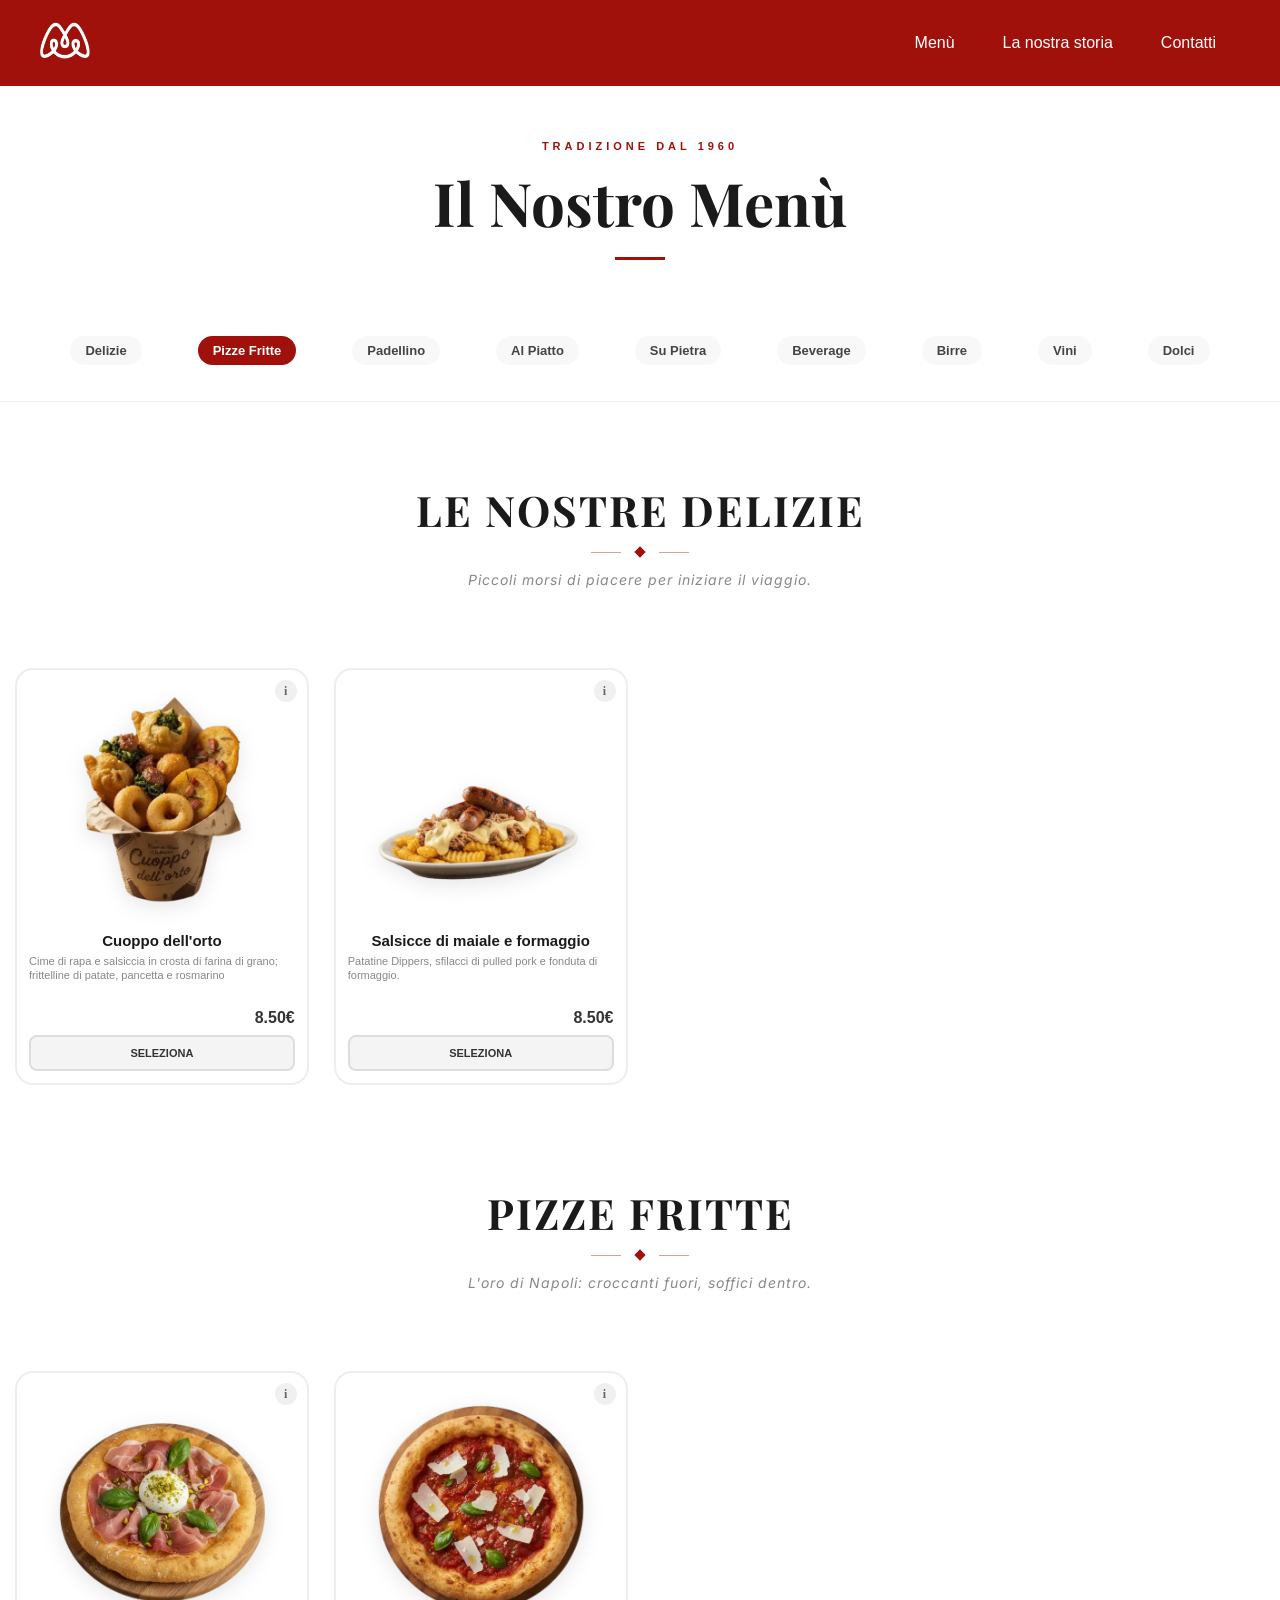
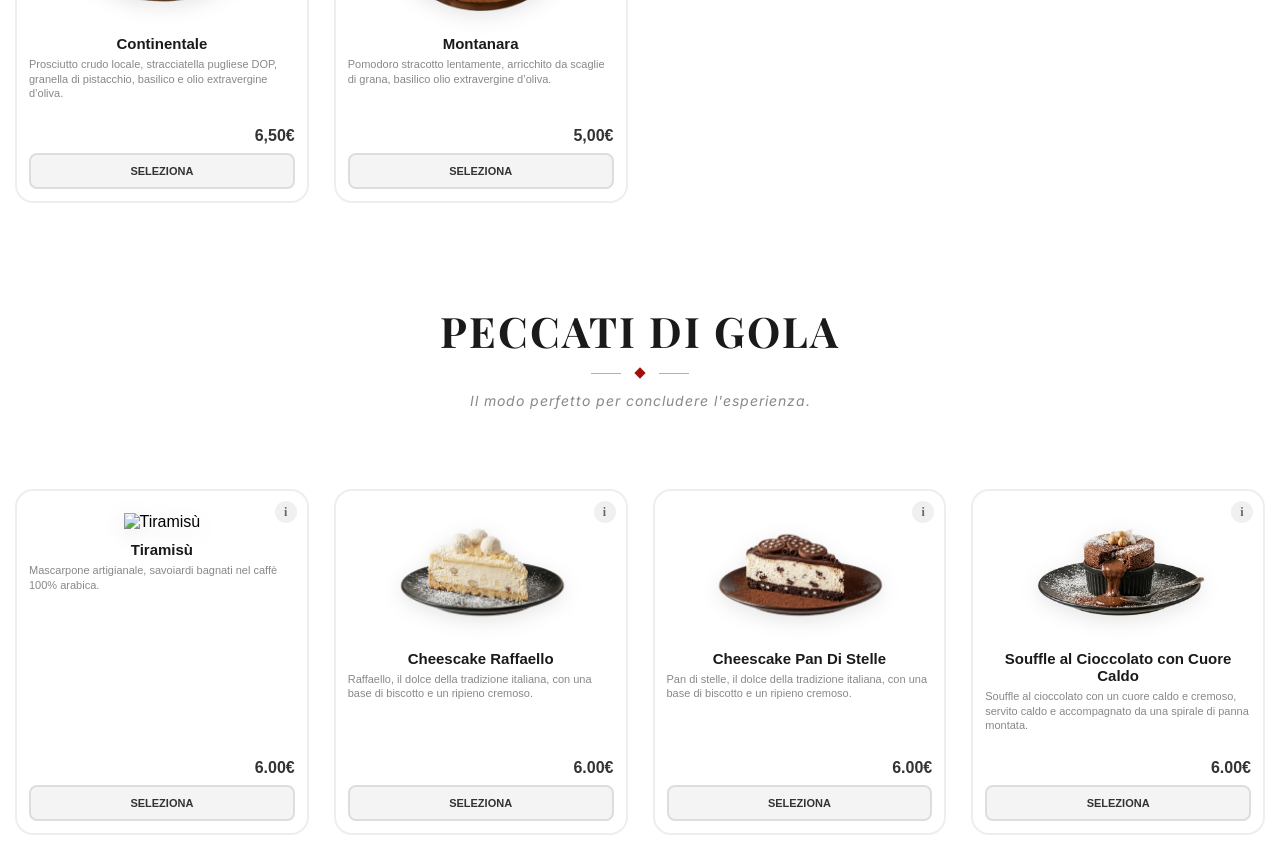
==== commit 645001df: "Add files via upload" ====
--- a/html/menu.html
+++ b/html/menu.html
@@ -152,10 +152,12 @@
                 <div class="pizza-card" id="sweet-1">
 
                     <a href="dettaglio.html?id=tiramisu" class="info-badge">i</a>
-                    <div class="pizza-thumb"><img src="https://www.giuso.it/Media/Images/Prodotti/Gelateria/Linea_Variegati/Variegati_in_pasta/Variegato-tiramisu.png" alt="Tiramisù"></div>
-                    <div class="pizza-info">
-
-                        <h3>Tiramisù Montepeloso</h3>
+                    <div class="pizza-thumb">
+                        <img src="https://www.giuso.it/Media/Images/Prodotti/Gelateria/Linea_Variegati/Variegati_in_pasta/Variegato-tiramisu.png" alt="Tiramisù">
+                    </div>
+                    <div class="pizza-info">
+
+                        <h3>Tiramisù</h3>
                         <p>Mascarpone artigianale, savoiardi bagnati nel caffè 100% arabica.</p>
 
                         <div class="pizza-meta">
@@ -169,11 +171,12 @@
                 <div class="pizza-card" id="sweet-2">
 
                     <a href="dettaglio.html?id=tiramisu" class="info-badge">i</a>
-                    <div class="pizza-thumb"><img src="https://www.giuso.it/Media/Images/Prodotti/Gelateria/Linea_Variegati/Variegati_in_pasta/Variegato-tiramisu.png" alt="Tiramisù"></div>
-                    <div class="pizza-info">
-
-                        <h3>Tiramisù Montepeloso</h3>
-                        <p>Mascarpone artigianale, savoiardi bagnati nel caffè 100% arabica.</p>
+                    <div class="pizza-thumb">
+                        <img src="../img/menù/Dolci/raffaello.webp" alt="Cheescake Raffaello"></div>
+                    <div class="pizza-info">
+
+                        <h3>Cheescake Raffaello</h3>
+                        <p>Raffaello, il dolce della tradizione italiana, con una base di biscotto e un ripieno cremoso.</p>
 
                         <div class="pizza-meta">
                             <span class="price">6.00€</span>
@@ -186,11 +189,12 @@
                 <div class="pizza-card" id="sweet-3">
 
                     <a href="dettaglio.html?id=tiramisu" class="info-badge">i</a>
-                    <div class="pizza-thumb"><img src="https://www.giuso.it/Media/Images/Prodotti/Gelateria/Linea_Variegati/Variegati_in_pasta/Variegato-tiramisu.png" alt="Tiramisù"></div>
-                    <div class="pizza-info">
-
-                        <h3>Tiramisù Montepeloso</h3>
-                        <p>Mascarpone artigianale, savoiardi bagnati nel caffè 100% arabica.</p>
+                    <div class="pizza-thumb">
+                        <img src="../img/menù/Dolci/pan-di-stelle.webp" alt="Cheescake Pan Di Stelle"></div>
+                    <div class="pizza-info">
+
+                        <h3>Cheescake Pan Di Stelle</h3>
+                        <p>Pan di stelle, il dolce della tradizione italiana, con una base di biscotto e un ripieno cremoso.</p>
 
                         <div class="pizza-meta">
                             <span class="price">6.00€</span>
@@ -203,11 +207,13 @@
                 <div class="pizza-card" id="sweet-4">
 
                     <a href="dettaglio.html?id=tiramisu" class="info-badge">i</a>
-                    <div class="pizza-thumb"><img src="https://www.giuso.it/Media/Images/Prodotti/Gelateria/Linea_Variegati/Variegati_in_pasta/Variegato-tiramisu.png" alt="Tiramisù"></div>
-                    <div class="pizza-info">
-
-                        <h3>Tiramisù Montepeloso</h3>
-                        <p>Mascarpone artigianale, savoiardi bagnati nel caffè 100% arabica.</p>
+                    <div class="pizza-thumb">
+                        <img src="../img/menù/Dolci/cuore caldo.webp" alt="Souffle al Cioccolato con Cuore Caldo">
+                    </div>
+                    <div class="pizza-info">
+
+                        <h3>Souffle al Cioccolato con Cuore Caldo</h3>
+                        <p>Souffle al cioccolato con un cuore caldo e cremoso, servito caldo e accompagnato da una spirale di panna montata.</p>
 
                         <div class="pizza-meta">
                             <span class="price">6.00€</span>
--- a/css/menu-style.css
+++ b/css/menu-style.css
@@ -177,7 +177,7 @@
     flex-direction: column;
     transition: 0.3s;
     /* Assicura che la card occupi l'altezza massima della riga */
-    height: 100%; 
+    height: 100%;
 }
 
 .pizza-info {
